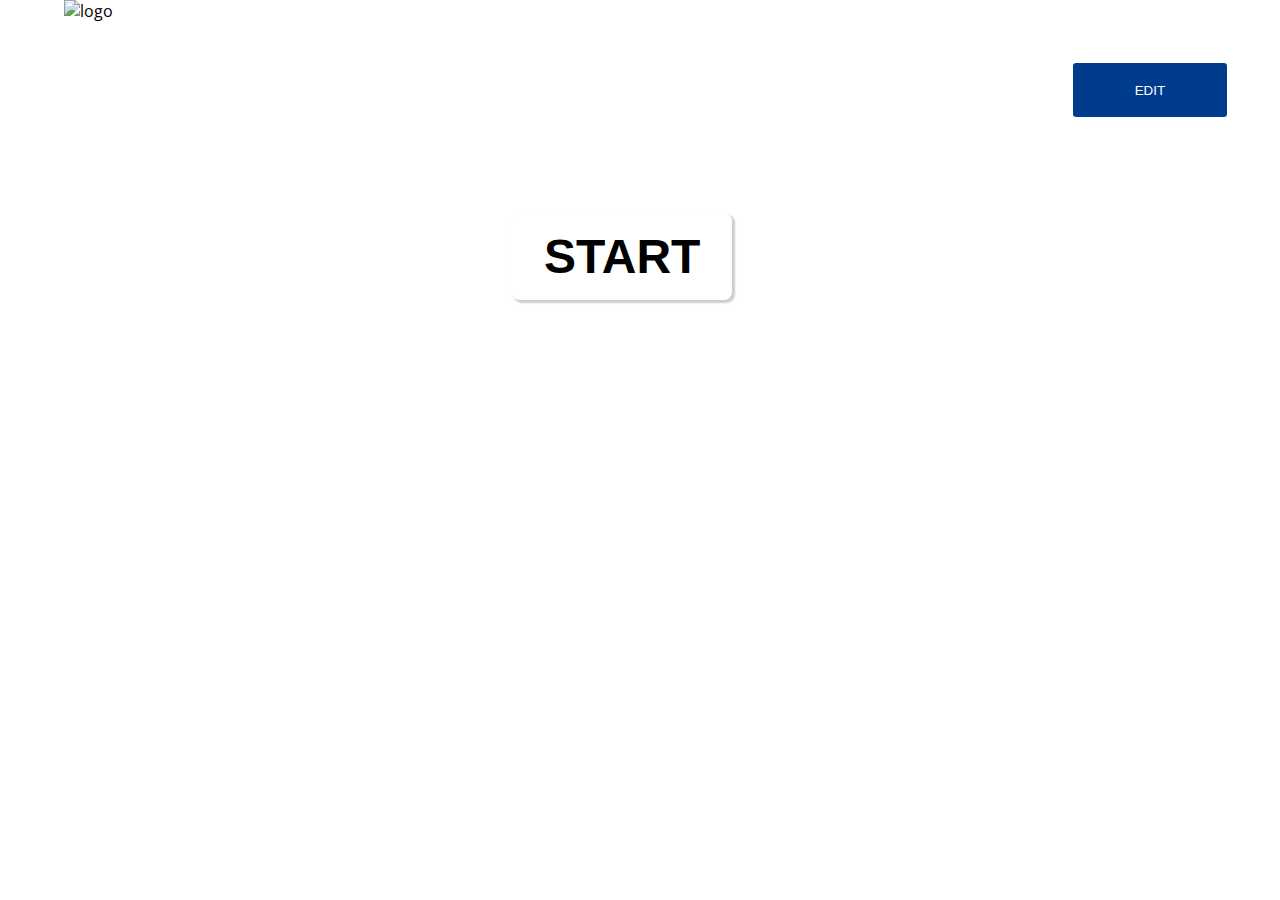
==== coders-home.html @ 5e67c89f "cambios de fondos" ====
<!DOCTYPE html>
<html lang="en">
<head>
    <meta charset="UTF-8">
    <meta name="viewport" content="width=device-width, initial-scale=1.0">
    <title>Random Supercoder</title>
    <link href="coders-home.css" rel="stylesheet">
    <link rel="preconnect" href="https://fonts.googleapis.com">
    <link rel="preconnect" href="https://fonts.gstatic.com" crossorigin>
    <link href="https://fonts.googleapis.com/css2?family=Open+Sans:ital,wght@0,300;0,400;0,500;0,600;0,700;0,800;1,300;1,400;1,500;1,600;1,700;1,800&display=swap" rel="stylesheet">
</head>
<body>
<div class="container-center">
    <header class="container-header">
        <img class="logo" src="images/logoSuperCoders-01.png" alt="logo" onclick="location.href='coders-home.html'">
        <button id="edit--btn" onclick="location.href='coders-editpage.html'">EDIT</button>
    </header>
    <div classs="name--container">
        <button id="start--btn" type="button" onclick="location.href='coders-namespage.html'">START</button>
    </div>
</div>

<script src="supercoder.js"></script>
</body>
</html>
---- coders-home.css ----
*{
    margin: 0;
    padding: 0;
    box-sizing: border-box;
}
@media screen and (max-width:760px) {
    body{
        height: 100vh;
        width: 100vw;
        font-family: 'Open Sans', sans-serif;
        background-image: url('background-mobile.png');
        background-repeat: no-repeat;
        background-attachment: fixed;
        background-size: cover;
    }
    .container-center{      
        width:100vw;
        justify-content: center;
        margin: 0;
        padding: 0;
    }
    .container-header{
        display: inline-flex;
        width: 100vw;
        justify-content: space-between;
    }
    .logo{
        display: flex;
        width: 40vw;
        margin-left: 1.5rem;
    }
    #edit--btn{
        margin-top: 5vh;
        margin-right: 2em;
        width: 20vw;
        height: 6vh;
        font-size: 1rem;
        background-color: #003C8D;
        border-radius: 0.2rem;
        border-style: none;
        box-sizing: border-box;
        color: white;
        cursor: pointer;
        display: inline-block;
        list-style: none;
        outline: none;
    }
    #start--btn{
        transform: translate(35%, 50%);
        margin-top: 6rem;
        background-color: white;
        border-radius: 0.5rem;
        border-style: none;
        box-shadow: 2px 2px 2px 1px rgba(0, 0, 0, 0.2);
        color: black;
        outline: none;
        text-align: center;
        text-decoration: none;
        font-size: 3rem;
        font-weight: 800;
        line-height: normal;
        padding: 1rem 2rem;
    }
}

@media screen and (min-width:761px){
    body{
        height: 100vh;
        width: 100vw;
        font-family: 'Open Sans', sans-serif;
        background-image: url('background-desktop.png');
        background-repeat: no-repeat;
        background-attachment: fixed;
        background-size: cover;
    }
    .container-center{      
        width:100vw;
        justify-content: center;
        margin: 0;
        padding: 0;
    }
    .container-header{
        display: inline-flex;
        width: 100vw;
        justify-content: space-between;
    }
    .logo{
        display: flex;
        width: 20vw;
        margin-left: 4rem;
    }
    #edit--btn{
        margin-top: 7vh;
        margin-right: 4em;
        width: 12vw;
        height: 6vh;
        background-color: #003C8D;
        border-radius: 0.2rem;
        border-style: none;
        box-sizing: border-box;
        color: white;
        cursor: pointer;
        display: inline-block;
        list-style: none;
        outline: none;
    }
    .name--container{
        display: flex;
        width: 100vw;
        height: 100vh;
    }
    #start--btn{
        margin-top: 6rem;
        background-color: white;
        border-radius: 0.5rem;
        border-style: none;
        box-shadow: 2px 2px 2px 1px rgba(0, 0, 0, 0.2);
        color: black;
        outline: none;
        text-align: center;
        text-decoration: none;
        font-size: 3rem;
        font-weight: 800;
        line-height: normal;
        padding: 1rem 2rem;
        position: relative;
        left: 40%;
    }
}
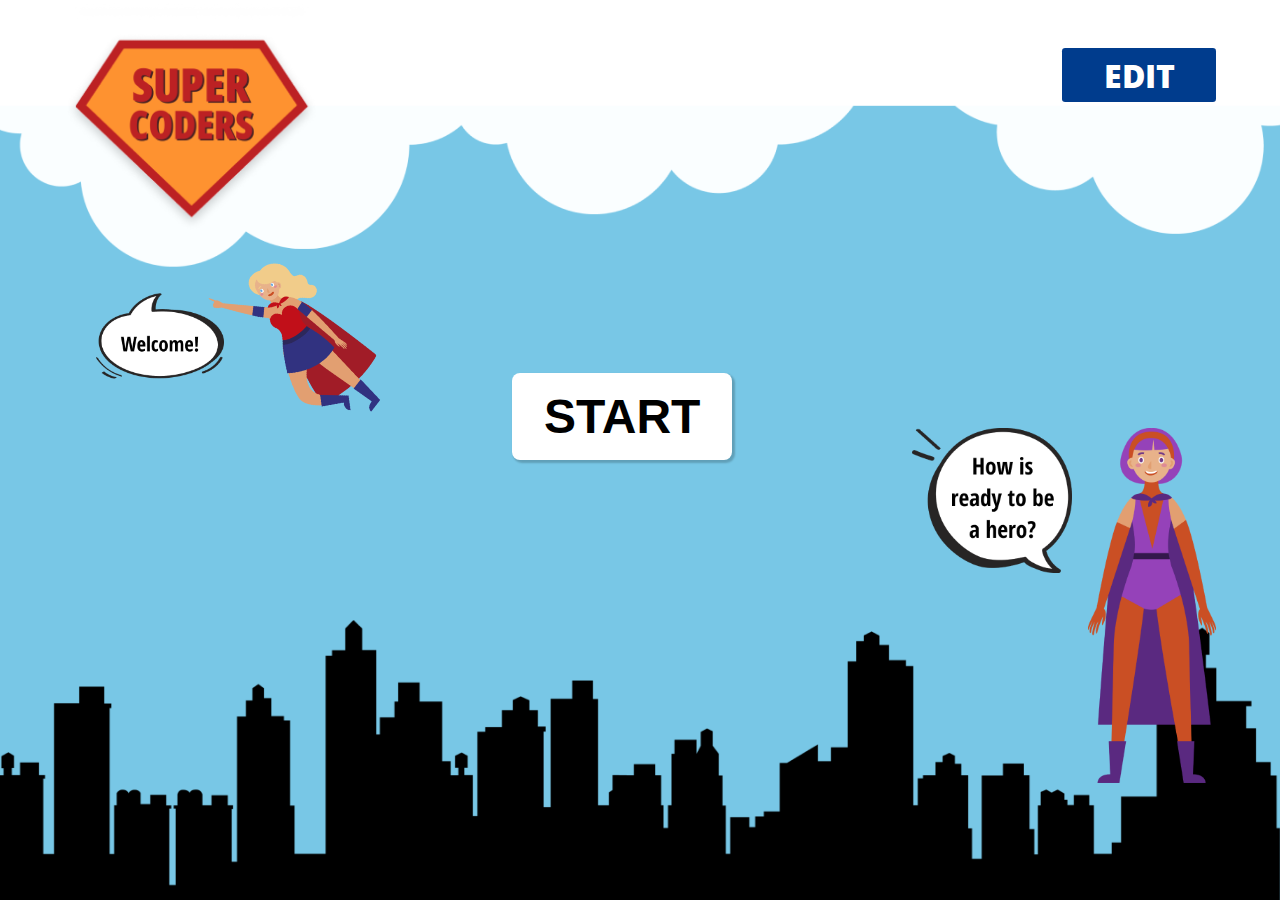
==== commit 780cc6ce: "heroes1" ====
--- a/coders-home.html
+++ b/coders-home.html
@@ -12,12 +12,20 @@
 <body>
 <div class="container-center">
     <header class="container-header">
-        <img class="logo" src="images/logoSuperCoders-01.png" alt="logo" onclick="location.href='coders-home.html'">
-        <button id="edit--btn" onclick="location.href='coders-editpage.html'">EDIT</button>
+        <a href="coders-home.html"><img class="logo" src="images/logoSuperCoders-01.png" alt="logo"></a>
+        <button id="edit--btn" type="button" onclick="location.href='coders-editpage.html'">EDIT</button>
     </header>
+    <div class="hero1-container">
+        <img id="bubble-welcome" src="images/home-dsk-bubble-welcome.png" alt="Bubble for Welcome">
+        <img id="hero-welcome" src="images/heroe1.png" alt="Heroe for Welcome">
+    </div>
     <div classs="name--container">
         <button id="start--btn" type="button" onclick="location.href='coders-namespage.html'">START</button>
     </div>
+    <footer class="hero2-container">
+        <img id="bubble-ready" src="images/home-dsk-bubble-ready.png" alt="Bubble for Ready">
+        <img id="hero-ready" src="images/heroe2.png" alt="Heroe for Ready">
+    </footer>
 </div>
 
 <script src="supercoder.js"></script>
--- a/coders-home.css
+++ b/coders-home.css
@@ -1,53 +1,67 @@
 *{
     margin: 0;
-    padding: 0;
-    box-sizing: border-box;
-}
+    padding: 0;}
 @media screen and (max-width:760px) {
     body{
         height: 100vh;
         width: 100vw;
+        background-color: #78C7E6;
         font-family: 'Open Sans', sans-serif;
-        background-image: url('background-mobile.png');
+        background-image: url('images/background-mobile.png');
         background-repeat: no-repeat;
         background-attachment: fixed;
         background-size: cover;
+        z-index: 1;
+
     }
     .container-center{      
         width:100vw;
         justify-content: center;
         margin: 0;
         padding: 0;
+        z-index: 1;
     }
     .container-header{
         display: inline-flex;
         width: 100vw;
         justify-content: space-between;
+        z-index: 1;
     }
     .logo{
         display: flex;
         width: 40vw;
         margin-left: 1.5rem;
+        z-index: 2;
     }
     #edit--btn{
-        margin-top: 5vh;
-        margin-right: 2em;
+        margin-top: 4.5vh;
+        margin-right: 2rem;
         width: 20vw;
         height: 6vh;
-        font-size: 1rem;
         background-color: #003C8D;
         border-radius: 0.2rem;
         border-style: none;
         box-sizing: border-box;
         color: white;
-        cursor: pointer;
-        display: inline-block;
+        cursor: pointer;       
         list-style: none;
         outline: none;
+        font-family: 'Open Sans';
+        font-size: 1.5rem;
+        font-style: normal;
+        font-weight: 800;
+        z-index: 2;
+    }
+    .name--container{
+        display: flex;
+        justify-content: center;
+        width: 100vw;
+        height: 100vh;
+        z-index: 1;
     }
     #start--btn{
-        transform: translate(35%, 50%);
-        margin-top: 6rem;
+        transform: translate(30%, 50%);
+        margin-top: 8rem;
         background-color: white;
         border-radius: 0.5rem;
         border-style: none;
@@ -60,38 +74,82 @@
         font-weight: 800;
         line-height: normal;
         padding: 1rem 2rem;
+        z-index: 2;
+    }
+    .hero1-container{
+        position: relative;
+        margin-top: -1rem;
+        z-index: 3;
+    }
+    #hero-welcome{
+        position: absolute;
+        width: 7rem;
+        transform: rotate(-15deg);
+        flex-shrink: 0;
+        margin-left: 8rem;
+    }
+    #bubble-welcome{
+        position: absolute;
+        width: 7rem;
+        margin-left: 2rem;
+        margin-top: 3rem;
+    }
+    .hero2-container{
+        position: relative;
+        display: flex;
+        justify-content: end;
+        margin-right: 2rem;
+        margin-top: 5rem;
+        z-index: 3;
+    }
+    #hero-ready{
+        position: absolute;
+        width: 7rem;
+        flex-shrink: 0;
+    }
+    #bubble-ready{
+        position: absolute;
+        width: 9rem;
+        margin-right: 9rem;
+        margin-bottom: 10rem;
     }
 }
 
 @media screen and (min-width:761px){
     body{
-        height: 100vh;
-        width: 100vw;
+        width: 100vw;
+        margin: 0;
+        padding: 0;
         font-family: 'Open Sans', sans-serif;
-        background-image: url('background-desktop.png');
+        background-image: url('images/background-desktop.png');
         background-repeat: no-repeat;
         background-attachment: fixed;
         background-size: cover;
+        z-index: 1;
     }
     .container-center{      
-        width:100vw;
+        height: 100vh;
+        width: 100vw;
         justify-content: center;
         margin: 0;
         padding: 0;
+        z-index: 1;
     }
     .container-header{
         display: inline-flex;
         width: 100vw;
         justify-content: space-between;
+        z-index: 1;
     }
     .logo{
         display: flex;
         width: 20vw;
         margin-left: 4rem;
+        z-index: 2;
     }
     #edit--btn{
-        margin-top: 7vh;
-        margin-right: 4em;
+        margin-top: 3rem;
+        margin-right: 4rem;
         width: 12vw;
         height: 6vh;
         background-color: #003C8D;
@@ -99,18 +157,22 @@
         border-style: none;
         box-sizing: border-box;
         color: white;
-        cursor: pointer;
-        display: inline-block;
-        list-style: none;
-        outline: none;
+        font-family: 'Open Sans';
+        font-size: 2rem;
+        font-style: normal;
+        font-weight: 800;
+        outline: none;
+        z-index: 2;
     }
     .name--container{
         display: flex;
-        width: 100vw;
-        height: 100vh;
+        justify-content: center;
+        width: 100vw;
+        height: 100vh;
+        z-index: 1;
     }
     #start--btn{
-        margin-top: 6rem;
+        margin-top: 8rem;
         background-color: white;
         border-radius: 0.5rem;
         border-style: none;
@@ -125,5 +187,43 @@
         padding: 1rem 2rem;
         position: relative;
         left: 40%;
+        z-index: 2;
+    }
+    .hero1-container{
+        position: relative;
+        margin-top: -1rem;
+        z-index: 3;
+    }
+    #hero-welcome{
+        position: absolute;
+        width: 10rem;
+        transform: rotate(-15deg);
+        flex-shrink: 0;
+        margin-left: 14rem;
+    }
+    #bubble-welcome{
+        position: absolute;
+        width: 8rem;
+        margin-left: 6rem;
+        margin-top: 3rem;
+    }
+    .hero2-container{
+        position: relative;
+        display: flex;
+        justify-content: end;
+        margin-right: 4rem;
+        z-index: 3;
+        margin-top: -2rem;
+    }
+    #hero-ready{
+        position: absolute;
+        width: 8rem;
+        flex-shrink: 0;
+    }
+    #bubble-ready{
+        position: absolute;
+        width: 10rem;
+        margin-right: 9rem;
+        margin-bottom: 10rem;
     }
 }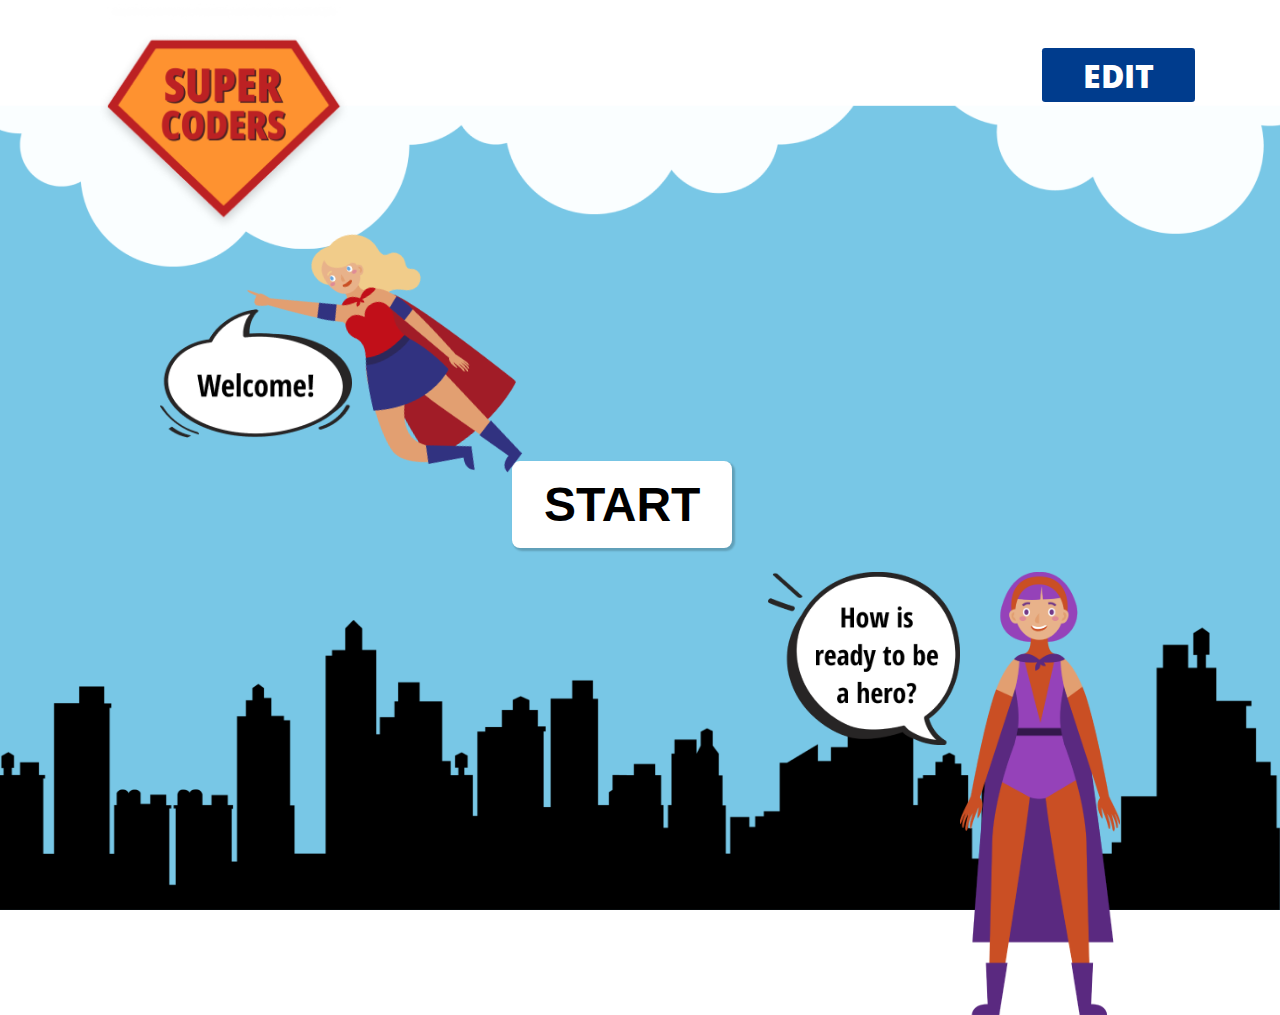
==== commit 23b88f72: "Integración de CSS" ====
--- a/coders-home.html
+++ b/coders-home.html
@@ -12,8 +12,8 @@
 <body>
 <div class="container-center">
     <header class="container-header">
-        <a href="coders-home.html"><img class="logo" src="images/logoSuperCoders-01.png" alt="logo"></a>
-        <button id="edit--btn" type="button" onclick="location.href='coders-editpage.html'">EDIT</button>
+        <img class="logo" src="images/logoSuperCoders-01.png" alt="logo" onclick="location.href='coders-home.html'">
+        <button id="edit--btn" onclick="location.href='coders-editpage.html'">EDIT</button>
     </header>
     <div class="hero1-container">
         <img id="bubble-welcome" src="images/home-dsk-bubble-welcome.png" alt="Bubble for Welcome">
--- a/coders-home.css
+++ b/coders-home.css
@@ -98,7 +98,7 @@
         position: relative;
         display: flex;
         justify-content: end;
-        margin-right: 2rem;
+        margin-right: 3rem;
         margin-top: 5rem;
         z-index: 3;
     }
@@ -110,7 +110,7 @@
     #bubble-ready{
         position: absolute;
         width: 9rem;
-        margin-right: 9rem;
+        margin-right: 8rem;
         margin-bottom: 10rem;
     }
 }
@@ -144,12 +144,12 @@
     .logo{
         display: flex;
         width: 20vw;
-        margin-left: 4rem;
+        margin-left: 6rem;
         z-index: 2;
     }
     #edit--btn{
         margin-top: 3rem;
-        margin-right: 4rem;
+        margin-right: 5.3rem;
         width: 12vw;
         height: 6vh;
         background-color: #003C8D;
@@ -172,7 +172,7 @@
         z-index: 1;
     }
     #start--btn{
-        margin-top: 8rem;
+        margin-top: 16rem;
         background-color: white;
         border-radius: 0.5rem;
         border-style: none;
@@ -188,42 +188,94 @@
         position: relative;
         left: 40%;
         z-index: 2;
+        animation: wiggle 2s linear infinite;
+        animation-delay: 3s;
     }
     .hero1-container{
         position: relative;
-        margin-top: -1rem;
-        z-index: 3;
+        margin-top: -3.5rem;
+        margin-left: 4rem;
+        z-index: 3;
+        animation: slideInLeft 1s 1 linear;
     }
     #hero-welcome{
         position: absolute;
+        width: 16rem;
+        transform: rotate(-15deg);
+        flex-shrink: 0;
+        margin-left: 13rem;
+    }
+    #bubble-welcome{
+        position: absolute;
+        width: 12rem;
+        margin-left: 6rem;
+        margin-top: 6.5rem;
+        animation: popOut 3s 1;
+    }
+    .hero2-container{
+        position: relative;
+        display: flex;
+        justify-content: end;
+        margin-right: 10rem;
+        margin-top: 1.5rem;
+        z-index: 3;
+    }
+    #hero-ready{
+        position: absolute;
         width: 10rem;
-        transform: rotate(-15deg);
-        flex-shrink: 0;
-        margin-left: 14rem;
-    }
-    #bubble-welcome{
-        position: absolute;
-        width: 8rem;
-        margin-left: 6rem;
-        margin-top: 3rem;
-    }
-    .hero2-container{
-        position: relative;
-        display: flex;
-        justify-content: end;
-        margin-right: 4rem;
-        z-index: 3;
-        margin-top: -2rem;
-    }
-    #hero-ready{
-        position: absolute;
-        width: 8rem;
         flex-shrink: 0;
     }
     #bubble-ready{
         position: absolute;
-        width: 10rem;
-        margin-right: 9rem;
+        width: 12rem;
+        margin-right: 10rem;
         margin-bottom: 10rem;
     }
+}
+
+@keyframes slideInLeft {
+	0% {
+		transform: translate(-20%, 0);
+	}
+	100% {
+		transform: translate(0, 0);
+	}
+}
+@keyframes popOut {
+    0% {
+    transform: scale(0, 0);
+    }
+    50% {
+    transform: scale(0, 0);
+    }
+    75% {
+    transform: scale(1.2, 1.2);
+    }
+    100% {
+    transform: scale(1, 1);
+    }
+}
+
+@keyframes wiggle {
+0%, 7% {
+    transform: rotateZ(0);
+}
+15% {
+    transform: rotateZ(-15deg);
+}
+20% {
+    transform: rotateZ(10deg);
+}
+25% {
+    transform: rotateZ(-10deg);
+}
+30% {
+    transform: rotateZ(6deg);
+}
+35% {
+    transform: rotateZ(-4deg);
+}
+40%, 100% {
+    transform: rotateZ(0);
+}
 }